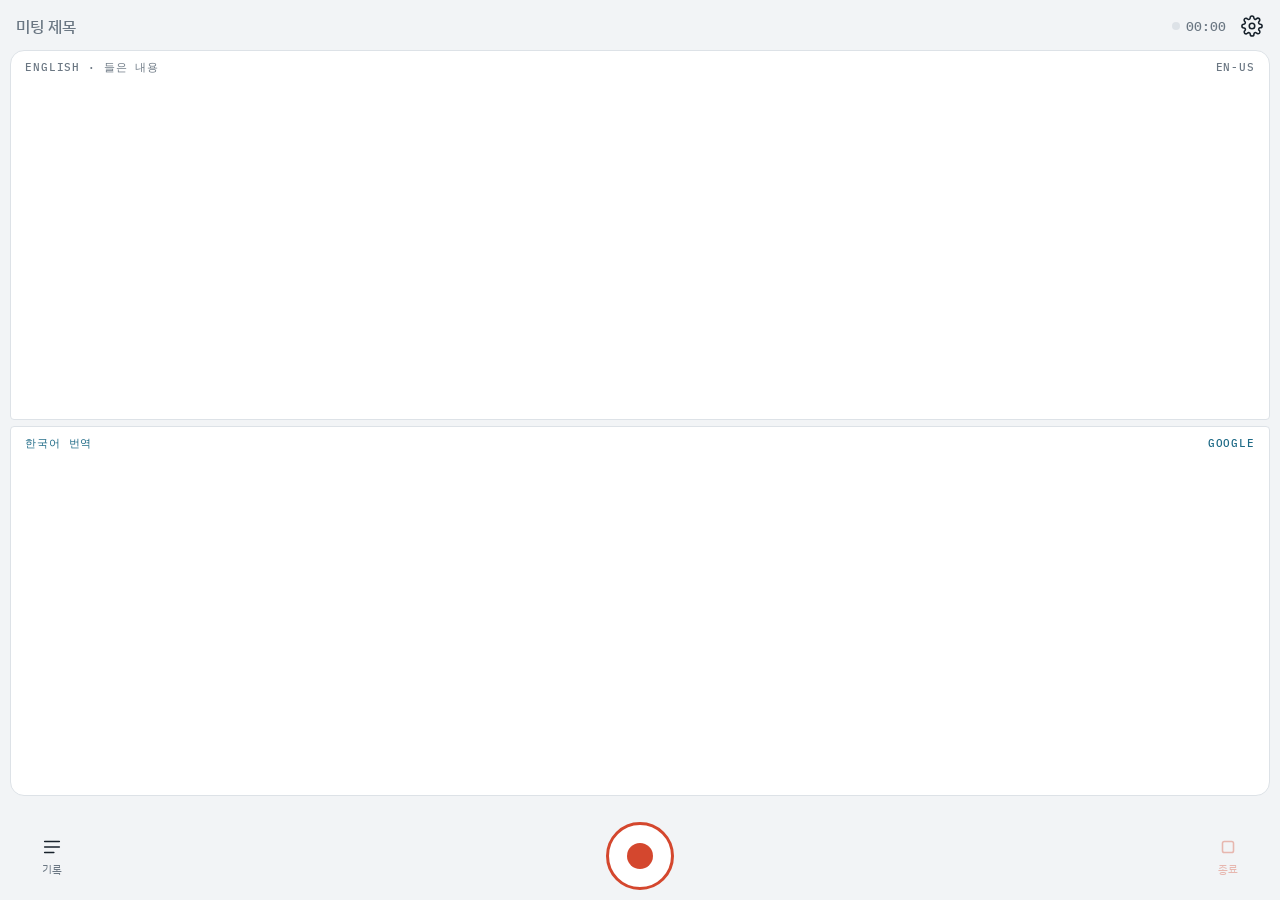
==== android/app/src/main/assets/app.html @ 230aeb3b "Add Android app: background recording with live EN subtitles and KO translation Foreground microphon" ====
<!doctype html>
<html lang="ko">
<head>
<meta charset="utf-8">
<meta name="viewport" content="width=device-width,initial-scale=1">
<title>미팅 통역 노트</title>
<link rel="preconnect" href="https://fonts.googleapis.com">
<link rel="preconnect" href="https://fonts.gstatic.com" crossorigin>
<link rel="stylesheet" href="https://fonts.googleapis.com/css2?family=IBM+Plex+Mono:wght@400;500&family=IBM+Plex+Sans+KR:wght@400;500;600&family=Source+Serif+4:opsz,wght@8..60,400;8..60,600&display=swap">
<link rel="stylesheet" href="app.css">
</head>
<body>
<div class="app" id="app">

  <!-- LIVE -->
  <section class="view" id="v-live">
    <div class="top">
      <input id="title" placeholder="미팅 제목" autocomplete="off">
      <span class="clock"><span class="dot"></span><span id="clock">00:00</span></span>
      <button class="icon" id="btn-settings-live" aria-label="설정" title="설정">
        <svg viewBox="0 0 24 24"><circle cx="12" cy="12" r="3"/><path d="M19.4 15a1.7 1.7 0 0 0 .3 1.8l.1.1a2 2 0 1 1-2.8 2.8l-.1-.1a1.7 1.7 0 0 0-1.8-.3 1.7 1.7 0 0 0-1 1.5V21a2 2 0 1 1-4 0v-.1a1.7 1.7 0 0 0-1.1-1.5 1.7 1.7 0 0 0-1.8.3l-.1.1a2 2 0 1 1-2.8-2.8l.1-.1a1.7 1.7 0 0 0 .3-1.8 1.7 1.7 0 0 0-1.5-1H3a2 2 0 1 1 0-4h.1a1.7 1.7 0 0 0 1.5-1.1 1.7 1.7 0 0 0-.3-1.8l-.1-.1a2 2 0 1 1 2.8-2.8l.1.1a1.7 1.7 0 0 0 1.8.3H9a1.7 1.7 0 0 0 1-1.5V3a2 2 0 1 1 4 0v.1a1.7 1.7 0 0 0 1 1.5 1.7 1.7 0 0 0 1.8-.3l.1-.1a2 2 0 1 1 2.8 2.8l-.1.1a1.7 1.7 0 0 0-.3 1.8V9a1.7 1.7 0 0 0 1.5 1H21a2 2 0 1 1 0 4h-.1a1.7 1.7 0 0 0-1.5 1z"/></svg></button>
    </div>
    <div class="pane en">
      <h2><span>English · 들은 내용</span><span id="lang-tag">en-US</span></h2>
      <div class="scroll" id="en-scroll">
        <div id="en-list"></div>
        <div class="interim" id="interim"></div>
      </div>
    </div>
    <div class="pane ko">
      <h2><span>한국어 번역</span><span>GOOGLE</span></h2>
      <div class="scroll" id="ko-scroll"><div id="ko-list"></div></div>
    </div>
    <div class="hint" id="hint"></div>
    <div class="bar">
      <button class="side" id="btn-history" aria-label="기록 보기">
        <svg viewBox="0 0 24 24"><path d="M4 6h16M4 12h16M4 18h10"/></svg>기록</button>
      <button class="recbtn" id="btn-rec" aria-label="녹음 시작"><i></i></button>
      <button class="side stop" id="btn-stop" aria-label="미팅 종료" disabled>
        <svg viewBox="0 0 24 24"><rect x="6" y="6" width="12" height="12" rx="2"/></svg>종료</button>
    </div>
  </section>

  <!-- HISTORY -->
  <section class="view" id="v-history" hidden>
    <div class="head">
      <button class="back" data-go="live">‹ 녹음</button>
      <h1>미팅 기록</h1>
      <button class="chip" id="btn-settings">설정</button>
    </div>
    <div class="list" id="history-list"></div>
  </section>

  <!-- DETAIL -->
  <section class="view" id="v-detail" hidden>
    <div class="head">
      <button class="back" data-go="history">‹ 기록</button>
      <h1 id="d-title"></h1>
    </div>
    <div class="list" id="detail"></div>
  </section>
</div>

<!-- settings sheet -->
<div class="scrim" id="s-settings" hidden>
  <div class="sheet" role="dialog" aria-label="설정">
    <h2>설정</h2>
    <label class="field">받는 메일 주소
      <input id="opt-email" type="email" placeholder="you@example.com" autocomplete="email" inputmode="email">
      <small>"메일로 보내기"를 누르면 이 주소로 녹음 파일과 기록이 첨부된 메일 창이 열려요.</small>
    </label>
    <label class="field">인식할 영어 억양
      <select id="opt-lang">
        <option value="en-US">미국 영어 (en-US)</option>
        <option value="en-GB">영국 영어 (en-GB)</option>
        <option value="en-AU">호주 영어 (en-AU)</option>
        <option value="en-IN">인도 영어 (en-IN)</option>
        <option value="en-CA">캐나다 영어 (en-CA)</option>
      </select>
      <small>다음 녹음부터 적용돼요.</small>
    </label>
    <label class="field">글자 크기
      <select id="opt-fs">
        <option value="15">작게</option>
        <option value="17">보통</option>
        <option value="20">크게</option>
        <option value="23">아주 크게</option>
      </select>
    </label>
    <div class="group">
      <h3>AI로 분석하고 질문하기</h3>
      <ol class="howto">
        <li>미팅이 끝나면 <b>기록 → 미팅 → 메일로 보내기</b> (또는 Drive에 저장)</li>
        <li>Claude나 Codex에게 <b>"방금 보낸 미팅 분석해줘"</b>라고 말하기</li>
        <li>메일 본문의 영어·한국어 기록과 첨부된 녹음 파일로 요약하고 질문에 답해요</li>
      </ol>
    </div>
    <div class="row"><button class="chip primary" data-close>완료</button></div>
  </div>
</div>

<!-- word lookup sheet -->
<div class="scrim" id="s-word" hidden>
  <div class="sheet" role="dialog" aria-label="단어 풀이">
    <div class="lookup-word" id="w-word"></div>
    <div class="lookup-ctx" id="w-ctx"></div>
    <div class="lookup-mean" id="w-mean"></div>
    <div class="row">
      <button class="chip" data-close>닫기</button>
      <button class="chip primary" id="w-save">단어장에 저장</button>
    </div>
  </div>
</div>

<div class="toast" id="toast" hidden></div>

<script>
(() => {
  const $ = s => document.querySelector(s);
  const N = window.MeetingNative;
  const PREF = 'mn.prefs.v1';

  // ---------- helpers ----------
  const esc = s => String(s ?? '').replace(/[&<>"]/g, c => ({ '&': '&amp;', '<': '&lt;', '>': '&gt;', '"': '&quot;' }[c]));
  const hhmm = t => new Date(t).toLocaleTimeString('ko-KR', { hour: '2-digit', minute: '2-digit', second: '2-digit', hour12: false });
  const dur = ms => { const s = Math.floor(ms / 1000), h = Math.floor(s / 3600), m = Math.floor(s % 3600 / 60), x = s % 60;
    return (h ? h + ':' + String(m).padStart(2, '0') : String(m).padStart(2, '0')) + ':' + String(x).padStart(2, '0') };
  const parse = s => { try { return JSON.parse(s) } catch { return null } };
  let toastTimer;
  function toast(msg) { const t = $('#toast'); t.textContent = msg; t.hidden = false;
    clearTimeout(toastTimer); toastTimer = setTimeout(() => t.hidden = true, 3200) }
  const hint = t => $('#hint').textContent = t;

  let prefs = Object.assign({ lang: 'en-US', fs: '17' }, parse(localStorage.getItem(PREF)) || {});
  const savePrefs = () => { try { localStorage.setItem(PREF, JSON.stringify(prefs)) } catch {} };
  const applyPrefs = () => { document.documentElement.style.setProperty('--fs', prefs.fs + 'px'); $('#lang-tag').textContent = cur?.meta?.lang || prefs.lang };

  const titleOf = m => m.title || new Date(m.created).toLocaleDateString('ko-KR', { month: 'long', day: 'numeric', weekday: 'short' }) + ' 미팅';
  const when = m => new Date(m.created).toLocaleString('ko-KR', { year: 'numeric', month: '2-digit', day: '2-digit', hour: '2-digit', minute: '2-digit', hour12: false });

  // ---------- live state (the recorder service owns the truth) ----------
  let st = { recording: false };
  let cur = null;          // { meta, segs } of the meeting on screen
  let shownAt = 0, shownMs = 0, selId = null, pendingTitle = '';

  function loadSession(id) { cur = id ? parse(N.session(id)) : null; renderLive() }

  function setState(s) {
    const wasRecording = st.recording;
    st = s;
    shownMs = s.activeMs || 0; shownAt = Date.now();
    if (s.recording && s.session && s.session !== cur?.meta?.id) {
      loadSession(s.session);
      if (pendingTitle) { N.setTitle(s.session, pendingTitle); cur.meta.title = pendingTitle; pendingTitle = '' }
    }
    if (wasRecording && !s.recording && cur) loadSession(cur.meta.id);
    renderControls();
  }

  function renderControls() {
    const on = st.recording && !st.paused;
    document.body.classList.toggle('rec-on', on);
    $('#btn-rec').classList.toggle('paused', !!st.paused);
    $('#btn-rec').setAttribute('aria-label', on ? '일시정지' : st.paused ? '이어서 녹음' : '녹음 시작');
    $('#btn-stop').disabled = !st.recording;
    $('#clock').textContent = dur(curMs());
    if (st.recording) hint(st.note || (st.paused ? '일시정지됨 · 빨간 버튼을 누르면 이어서 녹음해요' : '녹음 중 · 화면을 꺼도, 다른 앱을 써도 계속 녹음해요'));
    $('#interim').textContent = st.recording ? (st.partial || '') : '';
  }
  // events can be missed while the page sleeps; ask the service directly before drawing
  function syncState() { const s = parse(N.state()); if (s && (s.recording !== st.recording || s.paused !== st.paused || s.session !== st.session)) setState(s) }
  const curMs = () => st.recording ? shownMs + (st.paused ? 0 : Date.now() - shownAt) : (cur?.meta?.activeMs || 0);
  setInterval(() => { if (st.recording && !st.paused) $('#clock').textContent = dur(curMs()) }, 1000);

  function renderLive() {
    $('#title').value = cur ? cur.meta.title || '' : pendingTitle;
    applyPrefs();
    $('#clock').textContent = dur(curMs());
    const en = $('#en-list'), ko = $('#ko-list');
    if (!cur || !cur.segs.length) {
      en.innerHTML = '<div class="empty">아래 <b>빨간 버튼</b>을 누르면 녹음과 영어 받아쓰기를 시작해요. 화면을 끄거나 다른 앱을 써도 계속 녹음돼요.<br>모르는 <b>단어를 탭</b>하면 뜻을 보고 단어장에 저장할 수 있어요.</div>';
      ko.innerHTML = '<div class="empty">문장마다 한국어 번역이 여기에 나와요. 미팅이 끝나면 <b>종료</b>를 누르고, 기록에서 메일이나 Drive로 보내 AI 분석을 받으세요.</div>';
      return;
    }
    en.innerHTML = cur.segs.map(enHTML).join('');
    ko.innerHTML = cur.segs.map(koHTML).join('');
    $('#en-scroll').scrollTop = 1e9; $('#ko-scroll').scrollTop = 1e9;
  }
  const words = t => esc(t).split(/(\s+)/).map(p => /\S/.test(p) ? '<span class="w">' + p + '</span>' : p).join('');
  const enHTML = s => `<span class="seg${s.id === selId ? ' sel' : ''}" data-id="${s.id}"><time>${hhmm(s.t)}</time>${words(s.en)}</span>`;
  const koHTML = s => `<span class="seg${s.id === selId ? ' sel' : ''}${s.ko ? '' : ' pending'}" data-id="${s.id}"><time>${hhmm(s.t)}</time>${s.ko ? esc(s.ko) : '번역 중…'}</span>`;
  const nearBottom = el => el.scrollHeight - el.scrollTop - el.clientHeight < 80;

  function appendSeg(s) {
    const es = $('#en-scroll'), ks = $('#ko-scroll'), sticky = [nearBottom(es), nearBottom(ks)];
    if (cur.segs.length === 1) { $('#en-list').innerHTML = ''; $('#ko-list').innerHTML = '' }
    $('#en-list').insertAdjacentHTML('beforeend', enHTML(s));
    $('#ko-list').insertAdjacentHTML('beforeend', koHTML(s));
    if (sticky[0]) es.scrollTop = es.scrollHeight;
    if (sticky[1]) ks.scrollTop = ks.scrollHeight;
  }

  // events from RecorderService
  window.__mn = e => {
    if (e.type === 'state') setState(e);
    else if (e.type === 'partial') { if (st.recording) { $('#interim').textContent = e.text; const es = $('#en-scroll'); if (nearBottom(es)) es.scrollTop = es.scrollHeight } }
    else if (e.type === 'seg') {
      $('#interim').textContent = '';
      if (cur && e.session === cur.meta.id) { cur.segs.push(e.seg); appendSeg(e.seg) }
    }
    else if (e.type === 'ko') {
      const s = cur?.segs.find(x => x.id === e.id); if (!s) return;
      s.ko = e.ko;
      const el = $('#ko-list').querySelector(`[data-id="${e.id}"]`);
      if (el) { const ks = $('#ko-scroll'), stick = nearBottom(ks); el.outerHTML = koHTML(s); if (stick) ks.scrollTop = ks.scrollHeight }
    }
    else if (e.type === 'error') { toast(e.text); hint(e.text) }
  };
  // coming back from the background: catch up on lines saved while the page was asleep
  window.__resume = () => {
    const s = parse(N.state()) || { recording: false };
    if (cur) loadSession(cur.meta.id);
    setState(s);
    if (!$('#v-history').hidden) renderHistory();
  };

  $('#btn-rec').onclick = () => {
    if (!st.recording) { N.start(cur && !cur.meta.ended ? cur.meta.id : '', prefs.lang); hint('녹음을 시작하는 중…') }
    else if (st.paused) N.resume();
    else N.pause();
  };
  $('#btn-stop').onclick = () => {
    if (!st.recording) return;
    N.stop();
    if (cur) cur.meta.ended = Date.now();
    hint('미팅을 저장했어요 · 기록에서 메일이나 Drive로 보낼 수 있어요');
  };
  $('#title').onchange = e => {
    const t = e.target.value.trim();
    if (cur && !cur.meta.ended) { N.setTitle(cur.meta.id, t); cur.meta.title = t } else pendingTitle = t;
  };

  // tap: select pair or look up a word
  function onPaneTap(e, other) {
    const seg = e.target.closest('.seg'); if (!seg || !cur) return;
    const s = cur.segs.find(x => x.id === seg.dataset.id); if (!s) return;
    const w = e.target.closest('.w');
    if (w) { lookup(w.textContent, s.en, cur.meta.id); return }
    selId = selId === s.id ? null : s.id;
    document.querySelectorAll('#v-live .seg').forEach(x => x.classList.toggle('sel', x.dataset.id === selId));
    $(other).querySelector(`[data-id="${s.id}"]`)?.scrollIntoView({ block: 'center', behavior: 'smooth' });
  }
  $('#en-scroll').onclick = e => onPaneTap(e, '#ko-scroll');
  $('#ko-scroll').onclick = e => onPaneTap(e, '#en-scroll');

  // ---------- word lookup (Google translate, no AI) ----------
  let lookingUp = null;
  async function google(text) {
    const r = await fetch('https://translate.googleapis.com/translate_a/single?client=gtx&sl=en&tl=ko&dt=t&dt=bd&q=' + encodeURIComponent(text));
    if (!r.ok) throw new Error('번역 서버 응답 ' + r.status);
    const j = await r.json();
    const main = (j[0] || []).map(x => x[0]).join('');
    const dict = (j[1] || []).map(d => `${d[0]}: ${(d[1] || []).slice(0, 4).join(', ')}`).join('\n');
    return dict ? main + '\n' + dict : main;
  }
  async function lookup(raw, sentence, sid) {
    const word = raw.replace(/^[^\w']+|[^\w']+$/g, ''); if (!word) return;
    const mine = lookingUp = { word, sentence, sid, meaning: '' };
    $('#w-word').textContent = word; $('#w-ctx').textContent = '“' + sentence + '”';
    $('#w-mean').textContent = '찾는 중…'; $('#w-save').disabled = true; $('#s-word').hidden = false;
    try {
      const m = await google(word);
      if (lookingUp !== mine) return;
      mine.meaning = m; $('#w-mean').textContent = m; $('#w-save').disabled = false;
    } catch (e) { $('#w-mean').textContent = '찾지 못했어요: ' + e.message }
  }
  $('#w-save').onclick = () => {
    if (!lookingUp) return;
    N.addWord(lookingUp.sid, JSON.stringify({ word: lookingUp.word, meaning: lookingUp.meaning, sentence: lookingUp.sentence }));
    $('#s-word').hidden = true; toast(`“${lookingUp.word}” 저장됨`);
  };

  // ---------- sheets ----------
  document.querySelectorAll('.scrim').forEach(s => s.addEventListener('click', e => {
    if (e.target === s || e.target.closest('[data-close]')) s.hidden = true;
  }));
  function openSettings() {
    $('#opt-lang').value = prefs.lang; $('#opt-fs').value = prefs.fs; $('#opt-email').value = N.pref('email');
    $('#s-settings').hidden = false;
  }
  $('#btn-settings').onclick = openSettings;
  $('#btn-settings-live').onclick = openSettings;
  ['#opt-lang', '#opt-fs'].forEach(id => $(id).addEventListener('change', () => {
    prefs = { lang: $('#opt-lang').value, fs: $('#opt-fs').value }; savePrefs(); applyPrefs();
  }));
  $('#opt-email').addEventListener('change', e => N.setPref('email', e.target.value.trim()));

  // ---------- views ----------
  function go(v) {
    syncState();
    ['live', 'history', 'detail'].forEach(x => $('#v-' + x).hidden = x !== v);
    if (v === 'history') renderHistory();
    if (v === 'live') renderLive();
  }
  document.querySelectorAll('[data-go]').forEach(b => b.onclick = () => go(b.dataset.go));
  $('#btn-history').onclick = () => go('history');
  window.__back = () => {
    if (!$('#s-word').hidden) { $('#s-word').hidden = true; return true }
    if (!$('#s-settings').hidden) { $('#s-settings').hidden = true; return true }
    if (!$('#v-detail').hidden) { go('history'); return true }
    if (!$('#v-history').hidden) { go('live'); return true }
    return false;
  };

  function renderHistory() {
    const L = $('#history-list');
    const list = (parse(N.sessions()) || []).filter(m => m.segCount || (m.audio && m.audio.length));
    if (!list.length) { L.innerHTML = '<div class="empty">아직 저장된 미팅이 없어요. 녹음을 시작하면 미팅마다 녹음 파일과 영어·한국어 기록이 따로 저장돼요.</div>'; return }
    L.innerHTML = list.map(m => `<button class="card" data-id="${esc(m.id)}">
      <strong>${esc(titleOf(m))}${st.recording && st.session === m.id ? ' · 녹음 중' : ''}</strong>
      <span class="meta">${when(m)} · ${dur(m.activeMs || 0)} · ${m.segCount || 0}문장${m.words?.length ? ' · 단어 ' + m.words.length : ''}</span>
      ${m.first ? `<p>${esc(m.first)}</p>` : ''}</button>`).join('');
    L.querySelectorAll('.card').forEach(c => c.onclick = () => showDetail(c.dataset.id));
  }

  let detailId = null, confirmDel = false, renaming = false;
  function showDetail(id) { detailId = id; confirmDel = false; renaming = false; go('detail'); renderDetail() }
  function renderDetail() {
    syncState();
    const d = parse(N.session(detailId)); if (!d) return go('history');
    const m = d.meta, live = st.recording && st.session === m.id;
    $('#d-title').innerHTML = renaming ? `<input class="title-edit" id="d-name" value="${esc(m.title)}" placeholder="${esc(titleOf(m))}">` : esc(titleOf(m));
    $('#detail').innerHTML = `
      <span class="meta">${when(m)} · ${dur(live ? curMs() : m.activeMs || 0)} · ${d.segs.length}문장 · 녹음 파일 ${(m.audio || []).length}개</span>
      ${live ? '<div class="empty" style="padding:0">지금 녹음 중인 미팅이에요. 종료한 뒤에 보낼 수 있어요.</div>' : ''}
      <div class="tools">
        <button class="chip primary" id="d-mail" ${live ? 'disabled' : ''}>메일로 보내기</button>
        <button class="chip" id="d-share" ${live ? 'disabled' : ''}>Drive·다른 앱으로</button>
        <button class="chip" id="d-resume">${live ? '녹음 화면으로' : '이어서 녹음'}</button>
        <button class="chip" id="d-rename">${renaming ? '이름 저장' : '이름 바꾸기'}</button>
        <button class="chip danger" id="d-del" ${live ? 'disabled' : ''}>${confirmDel ? '정말 삭제할까요? 한 번 더 누르기' : '삭제'}</button>
      </div>
      ${m.words?.length ? `<div class="sec"><h3>단어장 · ${m.words.length}</h3><dl class="words">${m.words.map(w => `<dt>${esc(w.word)}</dt><dd>${esc(w.meaning)}</dd>`).join('')}</dl></div>` : ''}
      <div class="sec"><h3>대화 기록</h3>
        ${d.segs.map(x => `<div class="pair"><div class="e"><span class="meta">${hhmm(x.t)}</span> ${esc(x.en)}</div><div class="k">${esc(x.ko || '(번역 없음)')}</div></div>`).join('') || '<div class="empty">받아쓴 문장이 없어요. 녹음 파일은 그대로 보낼 수 있어요.</div>'}
      </div>`;
    $('#d-mail').onclick = () => {
      if (!N.pref('email')) { toast('설정에서 받는 메일 주소를 넣으면 다음부터 바로 채워져요.') }
      N.share(m.id, 'mail');
    };
    $('#d-share').onclick = () => N.share(m.id, 'other');
    $('#d-resume').onclick = () => {
      if (!live) { if (st.recording) { toast('다른 미팅을 녹음 중이에요. 먼저 종료해 주세요.'); return } loadSession(m.id); cur.meta.ended = 0; N.start(m.id, m.lang || prefs.lang) }
      go('live');
    };
    $('#d-rename').onclick = () => {
      if (renaming) { const v = $('#d-name').value.trim(); N.setTitle(m.id, v); if (cur?.meta.id === m.id) cur.meta.title = v; renaming = false }
      else renaming = true;
      renderDetail();
      if (renaming) $('#d-name').focus();
    };
    $('#d-del').onclick = () => {
      if (!confirmDel) { confirmDel = true; renderDetail(); return }
      if (!N.remove(m.id)) { toast('녹음 중인 미팅은 지울 수 없어요.'); return }
      if (cur?.meta.id === m.id) cur = null;
      go('history'); toast('삭제했어요');
    };
  }

  // ---------- boot ----------
  const s0 = parse(N.state()) || { recording: false };
  if (s0.recording) loadSession(s0.session); else renderLive();
  setState(s0);
})();
</script>
</body>
</html>
---- android/app/src/main/assets/app.css ----
/* Layout: one-screen phone app — English source on top, Korean below, controls pinned to the bottom edge */
:root{
  --bg:#F2F4F6; --surface:#FFFFFF; --ink:#17212B; --muted:#6B7783; --line:#DDE2E7;
  --rec:#D4472E; --ko:#1E6A86; --hl:#FFF1C9; --hl-ink:#5A4300; --ok:#2F7D4F;
  --f-en:"Source Serif 4", Georgia, "Times New Roman", serif;
  --f-ko:"IBM Plex Sans KR", "Apple SD Gothic Neo", "Malgun Gothic", system-ui, sans-serif;
  --f-mono:"IBM Plex Mono", ui-monospace, Menlo, Consolas, monospace;
  --fs:17px;
  color-scheme:light;
}
@media (prefers-color-scheme: dark){
  :root:not([data-theme="light"]){
    --bg:#11171D; --surface:#19212A; --ink:#E6EBF0; --muted:#8A96A2; --line:#2A3540;
    --rec:#F0664B; --ko:#6CC0DD; --hl:#3A3220; --hl-ink:#F5DE9C; --ok:#6CCB8F; color-scheme:dark;
  }
}
:root[data-theme="dark"]{
  --bg:#11171D; --surface:#19212A; --ink:#E6EBF0; --muted:#8A96A2; --line:#2A3540;
  --rec:#F0664B; --ko:#6CC0DD; --hl:#3A3220; --hl-ink:#F5DE9C; --ok:#6CCB8F; color-scheme:dark;
}
*{box-sizing:border-box}
html,body{height:100%;margin:0}
body{background:var(--bg);color:var(--ink);font-family:var(--f-ko);font-size:15px;
  -webkit-tap-highlight-color:transparent;overflow:hidden}
button{font:inherit;color:inherit;background:none;border:0;cursor:pointer}
a{color:inherit}
button:focus-visible,input:focus-visible,select:focus-visible,textarea:focus-visible,a:focus-visible{outline:2px solid var(--ko);outline-offset:2px}
[hidden]{display:none!important}

.app{height:100%;display:flex;flex-direction:column;
  padding-top:env(safe-area-inset-top,0px)}
.view{flex:1;min-height:0;display:flex;flex-direction:column}

/* top bar */
.top{display:flex;align-items:center;gap:8px;
  padding:8px max(10px,env(safe-area-inset-right,0px)) 6px max(16px,env(safe-area-inset-left,0px))}
.top input{flex:1;min-width:0;border:0;background:transparent;color:var(--ink);
  font:600 16px var(--f-ko);padding:4px 0}
.top input::placeholder{color:var(--muted);font-weight:500}
.clock{font:500 13px var(--f-mono);color:var(--muted);font-variant-numeric:tabular-nums;display:flex;align-items:center;gap:6px}
.dot{width:8px;height:8px;border-radius:50%;background:var(--line)}
.rec-on .dot{background:var(--rec);animation:pulse 1.4s ease-in-out infinite}
@keyframes pulse{50%{opacity:.35}}
@media (prefers-reduced-motion: reduce){.rec-on .dot{animation:none}}
.icon{width:36px;height:36px;display:grid;place-items:center;border-radius:10px}
.icon svg,.side svg{width:22px;height:22px;stroke:var(--ink);fill:none;stroke-width:1.7;stroke-linecap:round;stroke-linejoin:round}

/* panes */
.pane{flex:1;min-height:0;display:flex;flex-direction:column;background:var(--surface);
  margin:0 max(10px,env(safe-area-inset-right,0px)) 0 max(10px,env(safe-area-inset-left,0px));
  border:1px solid var(--line)}
.pane.en{border-radius:14px 14px 4px 4px}
.pane.ko{border-radius:4px 4px 14px 14px;margin-top:6px}
.pane h2{margin:0;padding:9px 14px 6px;font:500 11px var(--f-mono);letter-spacing:.08em;
  text-transform:uppercase;color:var(--muted);display:flex;justify-content:space-between}
.pane.ko h2{color:var(--ko)}
.scroll{flex:1;min-height:0;overflow-y:auto;padding:2px 14px 14px;overscroll-behavior:contain}
.seg{display:block;padding:6px 8px;margin:0 -8px;border-radius:8px;line-height:1.5}
.seg.sel{background:var(--hl);color:var(--hl-ink)}
.en .seg{font-family:var(--f-en);font-size:var(--fs)}
.ko .seg{font-family:var(--f-ko);font-size:calc(var(--fs) * .97)}
.seg time{font:400 10.5px var(--f-mono);color:var(--muted);margin-right:6px;vertical-align:1px}
.seg.sel time{color:inherit;opacity:.7}
.w{border-radius:3px;cursor:pointer}
.w:hover{background:var(--line)}
.interim{font-family:var(--f-en);font-size:var(--fs);color:var(--muted);font-style:italic;line-height:1.5;padding:6px 0}
.pending{color:var(--muted)}
.err{color:var(--rec);font-size:13px}
.empty{color:var(--muted);font-size:14px;line-height:1.6;padding:10px 0;max-width:34em}
.empty b{color:var(--ink);font-weight:600}

/* bottom bar */
.bar{display:flex;align-items:center;justify-content:space-between;gap:8px;
  padding:10px max(20px,env(safe-area-inset-right,0px)) calc(10px + env(safe-area-inset-bottom,0px)) max(20px,env(safe-area-inset-left,0px))}
.side{display:flex;flex-direction:column;align-items:center;gap:3px;font-size:11px;color:var(--muted);min-width:64px;padding:4px}
.recbtn{width:68px;height:68px;border-radius:50%;border:3px solid var(--rec);display:grid;place-items:center;background:var(--surface)}
.recbtn i{display:block;width:26px;height:26px;border-radius:50%;background:var(--rec);transition:border-radius .2s,width .2s,height .2s}
.rec-on .recbtn i{width:22px;height:22px;border-radius:5px}
.hint{text-align:center;font-size:11.5px;color:var(--muted);padding:0 16px;min-height:16px}

/* history + detail */
.head{display:flex;align-items:center;gap:8px;
  padding:12px max(16px,env(safe-area-inset-right,0px)) 10px max(16px,env(safe-area-inset-left,0px))}
.head h1{flex:1;margin:0;font:600 18px var(--f-ko);text-wrap:balance;min-width:0;overflow-wrap:anywhere}
.back{display:flex;align-items:center;gap:2px;color:var(--ko);font-weight:500;padding:4px 4px 4px 0}
.list{flex:1;overflow-y:auto;padding:0 max(16px,env(safe-area-inset-right,0px)) calc(20px + env(safe-area-inset-bottom,0px)) max(16px,env(safe-area-inset-left,0px));display:flex;flex-direction:column;gap:8px}
.card{display:flex;flex-direction:column;gap:4px;text-align:left;background:var(--surface);border:1px solid var(--line);border-radius:12px;padding:12px 14px}
.card strong{font-weight:600;font-size:15px}
.meta{font:400 12px var(--f-mono);color:var(--muted);font-variant-numeric:tabular-nums}
.card p{margin:2px 0 0;font-family:var(--f-en);color:var(--muted);font-size:14px;overflow:hidden;text-overflow:ellipsis;white-space:nowrap}
.tools{display:flex;flex-wrap:wrap;gap:6px}
.chip{display:inline-flex;align-items:center;text-decoration:none;border:1px solid var(--line);background:var(--surface);border-radius:999px;padding:7px 12px;font-size:13px}
.chip.primary{background:var(--ko);border-color:var(--ko);color:var(--surface)}
.chip.danger{color:var(--rec)}
.chip:disabled{opacity:.5}
.sec{background:var(--surface);border:1px solid var(--line);border-radius:12px;padding:12px 14px}
.sec h3{margin:0 0 8px;font:500 11px var(--f-mono);letter-spacing:.08em;text-transform:uppercase;color:var(--muted)}
.pair{padding:8px 0;border-top:1px solid var(--line)}
.pair:first-of-type{border-top:0}
.pair .e{font-family:var(--f-en);font-size:16px;line-height:1.5}
.pair .k{color:var(--ko);line-height:1.55;margin-top:2px}
.summary{white-space:pre-wrap;line-height:1.65;font-size:14.5px;overflow-wrap:anywhere}
.words{display:grid;grid-template-columns:auto 1fr;gap:6px 12px;font-size:14px}
.words dt{font-family:var(--f-en);font-weight:600}
.words dd{margin:0;color:var(--muted);min-width:0}

/* sheets */
.scrim{position:fixed;inset:0;background:rgba(10,15,20,.45);z-index:20;display:flex;align-items:flex-end}
.sheet{width:100%;max-height:88%;overflow-y:auto;background:var(--surface);border-radius:18px 18px 0 0;
  padding:18px max(18px,env(safe-area-inset-right,0px)) calc(18px + env(safe-area-inset-bottom,0px)) max(18px,env(safe-area-inset-left,0px));
  display:flex;flex-direction:column;gap:14px;max-width:640px;margin:0 auto}
.sheet h2{margin:0;font:600 17px var(--f-ko)}
.field{display:flex;flex-direction:column;gap:6px;font-size:13px;color:var(--muted)}
.field select,.field input,.paste{font:15px var(--f-ko);color:var(--ink);background:var(--bg);border:1px solid var(--line);border-radius:10px;padding:10px 12px;width:100%}
.field small{line-height:1.5}
.row{display:flex;gap:8px;justify-content:flex-end;flex-wrap:wrap}
.group{border:1px solid var(--line);border-radius:12px;padding:12px;display:flex;flex-direction:column;gap:10px}
.group h3{margin:0;font:600 14px var(--f-ko);display:flex;justify-content:space-between;align-items:baseline;gap:8px}
.group h3 small{font:400 12px var(--f-ko);color:var(--muted)}
.steps{margin:0;padding-left:18px;font-size:13px;line-height:1.6;color:var(--muted)}
.steps b{color:var(--ink);font-weight:600}
.status{font-size:13px;display:flex;align-items:center;gap:6px}
.status i{width:8px;height:8px;border-radius:50%;background:var(--ok)}
.note{font-size:12px;color:var(--muted);line-height:1.5}
.lookup-word{font:600 24px var(--f-en)}
.lookup-ctx{font-family:var(--f-en);color:var(--muted);font-size:14px;line-height:1.5}
.lookup-mean{font-size:16px;line-height:1.6;white-space:pre-wrap}

.toast{position:fixed;left:50%;transform:translateX(-50%);bottom:calc(110px + env(safe-area-inset-bottom,0px));
  background:var(--ink);color:var(--bg);padding:9px 14px;border-radius:10px;font-size:13px;z-index:30;max-width:calc(100% - 32px)}

/* native app additions */
.status-line{display:flex;align-items:center;justify-content:center;gap:6px}
.stop{color:var(--rec)}
.stop svg{stroke:var(--rec)}
.side:disabled{opacity:.35}
.recbtn.paused i{border-radius:50%;width:20px;height:20px;background:transparent;border:7px solid var(--rec);box-sizing:border-box}
.title-edit{flex:1;min-width:0;font:600 17px var(--f-ko);color:var(--ink);background:var(--bg);border:1px solid var(--line);border-radius:10px;padding:8px 10px}
.howto{margin:0;padding-left:18px;font-size:13.5px;line-height:1.7;color:var(--muted)}
.howto b{color:var(--ink)}
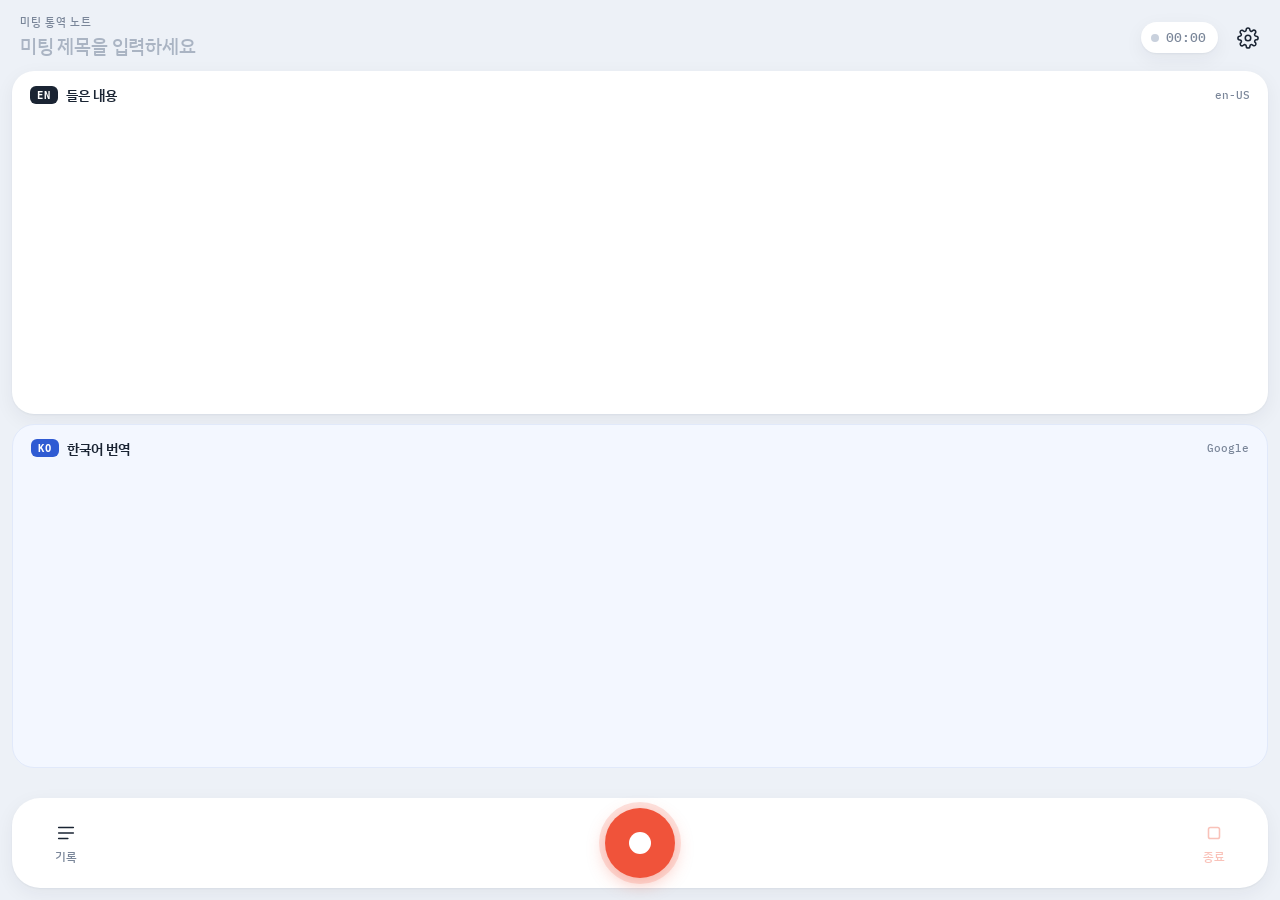
==== commit ae20310f: "Android app: bright theme with card layout and matching system bars Co-Authored-By: Claude Opus 5.5 " ====
--- a/android/app/src/main/assets/app.html
+++ b/android/app/src/main/assets/app.html
@@ -15,20 +15,23 @@
   <!-- LIVE -->
   <section class="view" id="v-live">
     <div class="top">
-      <input id="title" placeholder="미팅 제목" autocomplete="off">
+      <div class="title-wrap">
+        <span class="brand">미팅 통역 노트</span>
+        <input id="title" placeholder="미팅 제목을 입력하세요" autocomplete="off">
+      </div>
       <span class="clock"><span class="dot"></span><span id="clock">00:00</span></span>
       <button class="icon" id="btn-settings-live" aria-label="설정" title="설정">
         <svg viewBox="0 0 24 24"><circle cx="12" cy="12" r="3"/><path d="M19.4 15a1.7 1.7 0 0 0 .3 1.8l.1.1a2 2 0 1 1-2.8 2.8l-.1-.1a1.7 1.7 0 0 0-1.8-.3 1.7 1.7 0 0 0-1 1.5V21a2 2 0 1 1-4 0v-.1a1.7 1.7 0 0 0-1.1-1.5 1.7 1.7 0 0 0-1.8.3l-.1.1a2 2 0 1 1-2.8-2.8l.1-.1a1.7 1.7 0 0 0 .3-1.8 1.7 1.7 0 0 0-1.5-1H3a2 2 0 1 1 0-4h.1a1.7 1.7 0 0 0 1.5-1.1 1.7 1.7 0 0 0-.3-1.8l-.1-.1a2 2 0 1 1 2.8-2.8l.1.1a1.7 1.7 0 0 0 1.8.3H9a1.7 1.7 0 0 0 1-1.5V3a2 2 0 1 1 4 0v.1a1.7 1.7 0 0 0 1 1.5 1.7 1.7 0 0 0 1.8-.3l.1-.1a2 2 0 1 1 2.8 2.8l-.1.1a1.7 1.7 0 0 0-.3 1.8V9a1.7 1.7 0 0 0 1.5 1H21a2 2 0 1 1 0 4h-.1a1.7 1.7 0 0 0-1.5 1z"/></svg></button>
     </div>
     <div class="pane en">
-      <h2><span>English · 들은 내용</span><span id="lang-tag">en-US</span></h2>
+      <h2><span class="tag">EN</span><span class="label">들은 내용</span><span class="sub" id="lang-tag">en-US</span></h2>
       <div class="scroll" id="en-scroll">
         <div id="en-list"></div>
         <div class="interim" id="interim"></div>
       </div>
     </div>
     <div class="pane ko">
-      <h2><span>한국어 번역</span><span>GOOGLE</span></h2>
+      <h2><span class="tag">KO</span><span class="label">한국어 번역</span><span class="sub">Google</span></h2>
       <div class="scroll" id="ko-scroll"><div id="ko-list"></div></div>
     </div>
     <div class="hint" id="hint"></div>
--- a/android/app/src/main/assets/app.css
+++ b/android/app/src/main/assets/app.css
@@ -1,23 +1,21 @@
-
-/* Layout: one-screen phone app — English source on top, Korean below, controls pinned to the bottom edge */
+/* Layout: bright one-screen phone app — header, white English card, blue-tinted Korean card, floating control dock */
 :root{
-  --bg:#F2F4F6; --surface:#FFFFFF; --ink:#17212B; --muted:#6B7783; --line:#DDE2E7;
-  --rec:#D4472E; --ko:#1E6A86; --hl:#FFF1C9; --hl-ink:#5A4300; --ok:#2F7D4F;
+  --bg:#EDF1F7;          /* cool paper */
+  --surface:#FFFFFF;
+  --ink:#1A2433;
+  --muted:#7A8699;
+  --line:#E2E7EF;
+  --ko-bg:#F3F7FF;       /* translation card tint */
+  --ko:#2F5BD3;          /* translation accent */
+  --rec:#F0533A;         /* record */
+  --rec-soft:rgba(240,83,58,.16);
+  --hl:#FFF3CC; --hl-ink:#5A4300;
+  --shadow:0 1px 2px rgba(26,36,51,.05), 0 6px 20px rgba(26,36,51,.06);
   --f-en:"Source Serif 4", Georgia, "Times New Roman", serif;
   --f-ko:"IBM Plex Sans KR", "Apple SD Gothic Neo", "Malgun Gothic", system-ui, sans-serif;
   --f-mono:"IBM Plex Mono", ui-monospace, Menlo, Consolas, monospace;
   --fs:17px;
   color-scheme:light;
-}
-@media (prefers-color-scheme: dark){
-  :root:not([data-theme="light"]){
-    --bg:#11171D; --surface:#19212A; --ink:#E6EBF0; --muted:#8A96A2; --line:#2A3540;
-    --rec:#F0664B; --ko:#6CC0DD; --hl:#3A3220; --hl-ink:#F5DE9C; --ok:#6CCB8F; color-scheme:dark;
-  }
-}
-:root[data-theme="dark"]{
-  --bg:#11171D; --surface:#19212A; --ink:#E6EBF0; --muted:#8A96A2; --line:#2A3540;
-  --rec:#F0664B; --ko:#6CC0DD; --hl:#3A3220; --hl-ink:#F5DE9C; --ok:#6CCB8F; color-scheme:dark;
 }
 *{box-sizing:border-box}
 html,body{height:100%;margin:0}
@@ -25,117 +23,116 @@
   -webkit-tap-highlight-color:transparent;overflow:hidden}
 button{font:inherit;color:inherit;background:none;border:0;cursor:pointer}
 a{color:inherit}
-button:focus-visible,input:focus-visible,select:focus-visible,textarea:focus-visible,a:focus-visible{outline:2px solid var(--ko);outline-offset:2px}
+button:focus-visible,input:focus-visible,select:focus-visible,textarea:focus-visible{outline:2px solid var(--ko);outline-offset:2px}
 [hidden]{display:none!important}
 
-.app{height:100%;display:flex;flex-direction:column;
-  padding-top:env(safe-area-inset-top,0px)}
+.app{height:100%;display:flex;flex-direction:column}
 .view{flex:1;min-height:0;display:flex;flex-direction:column}
 
-/* top bar */
-.top{display:flex;align-items:center;gap:8px;
-  padding:8px max(10px,env(safe-area-inset-right,0px)) 6px max(16px,env(safe-area-inset-left,0px))}
-.top input{flex:1;min-width:0;border:0;background:transparent;color:var(--ink);
-  font:600 16px var(--f-ko);padding:4px 0}
-.top input::placeholder{color:var(--muted);font-weight:500}
-.clock{font:500 13px var(--f-mono);color:var(--muted);font-variant-numeric:tabular-nums;display:flex;align-items:center;gap:6px}
-.dot{width:8px;height:8px;border-radius:50%;background:var(--line)}
+/* header */
+.top{display:flex;align-items:center;gap:10px;padding:14px 12px 10px 20px}
+.title-wrap{flex:1;min-width:0;display:flex;flex-direction:column;gap:1px}
+.brand{font:500 11px var(--f-ko);letter-spacing:.06em;color:var(--muted)}
+.top input{width:100%;border:0;background:transparent;color:var(--ink);font:600 19px var(--f-ko);padding:2px 0;letter-spacing:-.01em}
+.top input::placeholder{color:#AAB4C3;font-weight:500}
+.clock{display:flex;align-items:center;gap:7px;background:var(--surface);border-radius:999px;padding:7px 12px 7px 10px;
+  font:500 13px var(--f-mono);color:var(--muted);font-variant-numeric:tabular-nums;box-shadow:var(--shadow)}
+.dot{width:8px;height:8px;border-radius:50%;background:#C9D1DD}
+.rec-on .clock{color:var(--rec)}
 .rec-on .dot{background:var(--rec);animation:pulse 1.4s ease-in-out infinite}
-@keyframes pulse{50%{opacity:.35}}
-@media (prefers-reduced-motion: reduce){.rec-on .dot{animation:none}}
-.icon{width:36px;height:36px;display:grid;place-items:center;border-radius:10px}
+@keyframes pulse{50%{opacity:.3}}
+.icon{width:40px;height:40px;display:grid;place-items:center;border-radius:12px}
+.icon:active{background:var(--line)}
 .icon svg,.side svg{width:22px;height:22px;stroke:var(--ink);fill:none;stroke-width:1.7;stroke-linecap:round;stroke-linejoin:round}
 
-/* panes */
+/* transcript cards */
 .pane{flex:1;min-height:0;display:flex;flex-direction:column;background:var(--surface);
-  margin:0 max(10px,env(safe-area-inset-right,0px)) 0 max(10px,env(safe-area-inset-left,0px));
-  border:1px solid var(--line)}
-.pane.en{border-radius:14px 14px 4px 4px}
-.pane.ko{border-radius:4px 4px 14px 14px;margin-top:6px}
-.pane h2{margin:0;padding:9px 14px 6px;font:500 11px var(--f-mono);letter-spacing:.08em;
-  text-transform:uppercase;color:var(--muted);display:flex;justify-content:space-between}
-.pane.ko h2{color:var(--ko)}
-.scroll{flex:1;min-height:0;overflow-y:auto;padding:2px 14px 14px;overscroll-behavior:contain}
-.seg{display:block;padding:6px 8px;margin:0 -8px;border-radius:8px;line-height:1.5}
+  margin:0 12px;border-radius:22px;box-shadow:var(--shadow);overflow:hidden}
+.pane.ko{background:var(--ko-bg);margin-top:10px;box-shadow:none;border:1px solid #E1E9FA}
+.pane h2{margin:0;padding:14px 18px 6px;display:flex;align-items:center;gap:8px}
+.pane h2 .tag{font:600 10.5px var(--f-mono);letter-spacing:.06em;padding:3px 7px;border-radius:6px;background:var(--ink);color:#fff}
+.pane.ko h2 .tag{background:var(--ko)}
+.pane h2 .label{font:600 13.5px var(--f-ko);color:var(--ink)}
+.pane h2 .sub{margin-left:auto;font:500 11px var(--f-mono);color:var(--muted)}
+.scroll{flex:1;min-height:0;overflow-y:auto;padding:4px 18px 18px;overscroll-behavior:contain}
+.seg{display:block;padding:8px 10px;margin:0 -10px 2px;border-radius:12px;line-height:1.55;transition:background .15s}
 .seg.sel{background:var(--hl);color:var(--hl-ink)}
-.en .seg{font-family:var(--f-en);font-size:var(--fs)}
-.ko .seg{font-family:var(--f-ko);font-size:calc(var(--fs) * .97)}
-.seg time{font:400 10.5px var(--f-mono);color:var(--muted);margin-right:6px;vertical-align:1px}
-.seg.sel time{color:inherit;opacity:.7}
-.w{border-radius:3px;cursor:pointer}
-.w:hover{background:var(--line)}
-.interim{font-family:var(--f-en);font-size:var(--fs);color:var(--muted);font-style:italic;line-height:1.5;padding:6px 0}
-.pending{color:var(--muted)}
+.en .seg{font-family:var(--f-en);font-size:var(--fs);color:var(--ink)}
+.ko .seg{font-family:var(--f-ko);font-size:calc(var(--fs) * .96);color:#1F3366}
+.seg time{display:inline-block;font:500 10px var(--f-mono);color:var(--muted);background:var(--bg);border-radius:6px;padding:2px 6px;margin-right:8px;vertical-align:2px}
+.ko .seg time{background:#E4ECFD;color:#6A7FB5}
+.seg.sel time{background:rgba(0,0,0,.06);color:inherit}
+.w{border-radius:4px;cursor:pointer}
+.w:active{background:var(--hl)}
+.interim{font-family:var(--f-en);font-size:var(--fs);color:#9AA5B6;font-style:italic;line-height:1.55;padding:8px 0}
+.pending{color:#9AA9CC}
 .err{color:var(--rec);font-size:13px}
-.empty{color:var(--muted);font-size:14px;line-height:1.6;padding:10px 0;max-width:34em}
+.empty{color:var(--muted);font-size:14px;line-height:1.7;padding:10px 0;max-width:34em}
 .empty b{color:var(--ink);font-weight:600}
+.ko .empty b{color:var(--ko)}
 
-/* bottom bar */
-.bar{display:flex;align-items:center;justify-content:space-between;gap:8px;
-  padding:10px max(20px,env(safe-area-inset-right,0px)) calc(10px + env(safe-area-inset-bottom,0px)) max(20px,env(safe-area-inset-left,0px))}
-.side{display:flex;flex-direction:column;align-items:center;gap:3px;font-size:11px;color:var(--muted);min-width:64px;padding:4px}
-.recbtn{width:68px;height:68px;border-radius:50%;border:3px solid var(--rec);display:grid;place-items:center;background:var(--surface)}
-.recbtn i{display:block;width:26px;height:26px;border-radius:50%;background:var(--rec);transition:border-radius .2s,width .2s,height .2s}
-.rec-on .recbtn i{width:22px;height:22px;border-radius:5px}
-.hint{text-align:center;font-size:11.5px;color:var(--muted);padding:0 16px;min-height:16px}
+/* control dock */
+.hint{text-align:center;font-size:12px;color:var(--muted);padding:10px 20px 0;min-height:24px}
+.bar{display:flex;align-items:center;justify-content:space-between;gap:8px;margin:6px 12px 12px;padding:10px 22px;
+  background:var(--surface);border-radius:28px;box-shadow:var(--shadow)}
+.side{display:flex;flex-direction:column;align-items:center;gap:4px;font-size:11.5px;font-weight:500;color:var(--muted);min-width:64px;padding:6px;border-radius:14px}
+.side:active{background:var(--bg)}
+.side:disabled{opacity:.35}
+.stop{color:var(--rec)}
+.stop svg{stroke:var(--rec)}
+.recbtn{width:70px;height:70px;border-radius:50%;display:grid;place-items:center;background:var(--rec);
+  box-shadow:0 6px 18px rgba(240,83,58,.35), 0 0 0 6px var(--rec-soft);transition:transform .15s}
+.recbtn:active{transform:scale(.96)}
+.recbtn i{display:block;width:22px;height:22px;border-radius:50%;background:#fff;transition:border-radius .2s,width .2s,height .2s}
+.rec-on .recbtn{animation:ring 1.8s ease-out infinite}
+.rec-on .recbtn i{width:20px;height:20px;border-radius:5px}
+.recbtn.paused{background:var(--surface);box-shadow:0 0 0 2px var(--rec) inset, 0 6px 18px rgba(26,36,51,.08)}
+.recbtn.paused i{width:22px;height:22px;border-radius:50%;background:var(--rec)}
+@keyframes ring{0%{box-shadow:0 6px 18px rgba(240,83,58,.35),0 0 0 0 rgba(240,83,58,.35)}100%{box-shadow:0 6px 18px rgba(240,83,58,.35),0 0 0 16px rgba(240,83,58,0)}}
+@media (prefers-reduced-motion: reduce){.rec-on .dot,.rec-on .recbtn{animation:none}}
 
 /* history + detail */
-.head{display:flex;align-items:center;gap:8px;
-  padding:12px max(16px,env(safe-area-inset-right,0px)) 10px max(16px,env(safe-area-inset-left,0px))}
-.head h1{flex:1;margin:0;font:600 18px var(--f-ko);text-wrap:balance;min-width:0;overflow-wrap:anywhere}
-.back{display:flex;align-items:center;gap:2px;color:var(--ko);font-weight:500;padding:4px 4px 4px 0}
-.list{flex:1;overflow-y:auto;padding:0 max(16px,env(safe-area-inset-right,0px)) calc(20px + env(safe-area-inset-bottom,0px)) max(16px,env(safe-area-inset-left,0px));display:flex;flex-direction:column;gap:8px}
-.card{display:flex;flex-direction:column;gap:4px;text-align:left;background:var(--surface);border:1px solid var(--line);border-radius:12px;padding:12px 14px}
-.card strong{font-weight:600;font-size:15px}
+.head{display:flex;align-items:center;gap:10px;padding:16px 16px 12px 20px}
+.head h1{flex:1;margin:0;font:700 21px var(--f-ko);letter-spacing:-.02em;text-wrap:balance;min-width:0;overflow-wrap:anywhere}
+.back{display:flex;align-items:center;gap:2px;color:var(--ko);font-weight:600;padding:6px 8px 6px 0}
+.list{flex:1;overflow-y:auto;padding:0 12px 24px;display:flex;flex-direction:column;gap:10px}
+.list > .meta{padding:0 8px}
+.card{display:flex;flex-direction:column;gap:5px;text-align:left;background:var(--surface);border-radius:18px;padding:16px 18px;box-shadow:var(--shadow)}
+.card:active{transform:scale(.99)}
+.card strong{font-weight:600;font-size:15.5px}
 .meta{font:400 12px var(--f-mono);color:var(--muted);font-variant-numeric:tabular-nums}
-.card p{margin:2px 0 0;font-family:var(--f-en);color:var(--muted);font-size:14px;overflow:hidden;text-overflow:ellipsis;white-space:nowrap}
-.tools{display:flex;flex-wrap:wrap;gap:6px}
-.chip{display:inline-flex;align-items:center;text-decoration:none;border:1px solid var(--line);background:var(--surface);border-radius:999px;padding:7px 12px;font-size:13px}
-.chip.primary{background:var(--ko);border-color:var(--ko);color:var(--surface)}
+.card p{margin:4px 0 0;font-family:var(--f-en);color:#56627A;font-size:14.5px;overflow:hidden;text-overflow:ellipsis;white-space:nowrap}
+.tools{display:flex;flex-wrap:wrap;gap:8px;padding:2px 4px}
+.chip{display:inline-flex;align-items:center;text-decoration:none;border:0;background:var(--surface);border-radius:999px;padding:9px 15px;font-size:13.5px;font-weight:500;box-shadow:var(--shadow)}
+.chip.primary{background:var(--ko);color:#fff}
 .chip.danger{color:var(--rec)}
-.chip:disabled{opacity:.5}
-.sec{background:var(--surface);border:1px solid var(--line);border-radius:12px;padding:12px 14px}
-.sec h3{margin:0 0 8px;font:500 11px var(--f-mono);letter-spacing:.08em;text-transform:uppercase;color:var(--muted)}
-.pair{padding:8px 0;border-top:1px solid var(--line)}
-.pair:first-of-type{border-top:0}
-.pair .e{font-family:var(--f-en);font-size:16px;line-height:1.5}
-.pair .k{color:var(--ko);line-height:1.55;margin-top:2px}
+.chip:disabled{opacity:.45}
+.sec{background:var(--surface);border-radius:18px;padding:16px 18px;box-shadow:var(--shadow)}
+.sec h3{margin:0 0 10px;font:600 13px var(--f-ko);color:var(--muted)}
+.pair{padding:10px 0;border-top:1px solid var(--line)}
+.pair:first-of-type{border-top:0;padding-top:0}
+.pair .e{font-family:var(--f-en);font-size:16px;line-height:1.55}
+.pair .k{color:#2B4A9E;line-height:1.6;margin-top:3px}
 .summary{white-space:pre-wrap;line-height:1.65;font-size:14.5px;overflow-wrap:anywhere}
-.words{display:grid;grid-template-columns:auto 1fr;gap:6px 12px;font-size:14px}
+.words{display:grid;grid-template-columns:auto 1fr;gap:8px 14px;font-size:14px;margin:0}
 .words dt{font-family:var(--f-en);font-weight:600}
-.words dd{margin:0;color:var(--muted);min-width:0}
+.words dd{margin:0;color:var(--muted);min-width:0;white-space:pre-wrap}
 
 /* sheets */
-.scrim{position:fixed;inset:0;background:rgba(10,15,20,.45);z-index:20;display:flex;align-items:flex-end}
-.sheet{width:100%;max-height:88%;overflow-y:auto;background:var(--surface);border-radius:18px 18px 0 0;
-  padding:18px max(18px,env(safe-area-inset-right,0px)) calc(18px + env(safe-area-inset-bottom,0px)) max(18px,env(safe-area-inset-left,0px));
-  display:flex;flex-direction:column;gap:14px;max-width:640px;margin:0 auto}
-.sheet h2{margin:0;font:600 17px var(--f-ko)}
-.field{display:flex;flex-direction:column;gap:6px;font-size:13px;color:var(--muted)}
-.field select,.field input,.paste{font:15px var(--f-ko);color:var(--ink);background:var(--bg);border:1px solid var(--line);border-radius:10px;padding:10px 12px;width:100%}
-.field small{line-height:1.5}
+.scrim{position:fixed;inset:0;background:rgba(26,36,51,.35);z-index:20;display:flex;align-items:flex-end}
+.sheet{width:100%;max-height:88%;overflow-y:auto;background:var(--surface);border-radius:26px 26px 0 0;
+  padding:22px 20px 24px;display:flex;flex-direction:column;gap:16px;max-width:640px;margin:0 auto;box-shadow:0 -10px 30px rgba(26,36,51,.12)}
+.sheet h2{margin:0;font:700 19px var(--f-ko)}
+.field{display:flex;flex-direction:column;gap:7px;font-size:13px;font-weight:500;color:var(--muted)}
+.field select,.field input{font:15px var(--f-ko);color:var(--ink);background:var(--bg);border:0;border-radius:14px;padding:13px 14px;width:100%}
+.field small{line-height:1.5;font-weight:400}
 .row{display:flex;gap:8px;justify-content:flex-end;flex-wrap:wrap}
-.group{border:1px solid var(--line);border-radius:12px;padding:12px;display:flex;flex-direction:column;gap:10px}
-.group h3{margin:0;font:600 14px var(--f-ko);display:flex;justify-content:space-between;align-items:baseline;gap:8px}
-.group h3 small{font:400 12px var(--f-ko);color:var(--muted)}
-.steps{margin:0;padding-left:18px;font-size:13px;line-height:1.6;color:var(--muted)}
-.steps b{color:var(--ink);font-weight:600}
-.status{font-size:13px;display:flex;align-items:center;gap:6px}
-.status i{width:8px;height:8px;border-radius:50%;background:var(--ok)}
-.note{font-size:12px;color:var(--muted);line-height:1.5}
-.lookup-word{font:600 24px var(--f-en)}
-.lookup-ctx{font-family:var(--f-en);color:var(--muted);font-size:14px;line-height:1.5}
-.lookup-mean{font-size:16px;line-height:1.6;white-space:pre-wrap}
-
-.toast{position:fixed;left:50%;transform:translateX(-50%);bottom:calc(110px + env(safe-area-inset-bottom,0px));
-  background:var(--ink);color:var(--bg);padding:9px 14px;border-radius:10px;font-size:13px;z-index:30;max-width:calc(100% - 32px)}
-
-/* native app additions */
-.status-line{display:flex;align-items:center;justify-content:center;gap:6px}
-.stop{color:var(--rec)}
-.stop svg{stroke:var(--rec)}
-.side:disabled{opacity:.35}
-.recbtn.paused i{border-radius:50%;width:20px;height:20px;background:transparent;border:7px solid var(--rec);box-sizing:border-box}
-.title-edit{flex:1;min-width:0;font:600 17px var(--f-ko);color:var(--ink);background:var(--bg);border:1px solid var(--line);border-radius:10px;padding:8px 10px}
-.howto{margin:0;padding-left:18px;font-size:13.5px;line-height:1.7;color:var(--muted)}
+.group{background:var(--ko-bg);border-radius:16px;padding:14px 16px;display:flex;flex-direction:column;gap:8px}
+.group h3{margin:0;font:600 14px var(--f-ko);color:var(--ko)}
+.howto{margin:0;padding-left:18px;font-size:13.5px;line-height:1.75;color:#4B5A75}
 .howto b{color:var(--ink)}
+.lookup-word{font:600 26px var(--f-en)}
+.lookup-ctx{font-family:var(--f-en);color:var(--muted);font-size:14.5px;line-height:1.55;background:var(--bg);border-radius:12px;padding:10px 12px}
+.lookup-mean{font-size:16px;line-height:1.7;white-space:pre-wrap}
+.title-edit{flex:1;min-width:0;font:600 18px var(--f-ko);color:var(--ink);background:var(--surface);border:0;border-radius:12px;padding:9px 12px;box-shadow:var(--shadow)}
+.toast{position:fixed;left:50%;transform:translateX(-50%);bottom:120px;background:var(--ink);color:#fff;padding:11px 16px;border-radius:14px;font-size:13.5px;z-index:30;max-width:calc(100% - 32px);box-shadow:0 8px 24px rgba(26,36,51,.25)}
